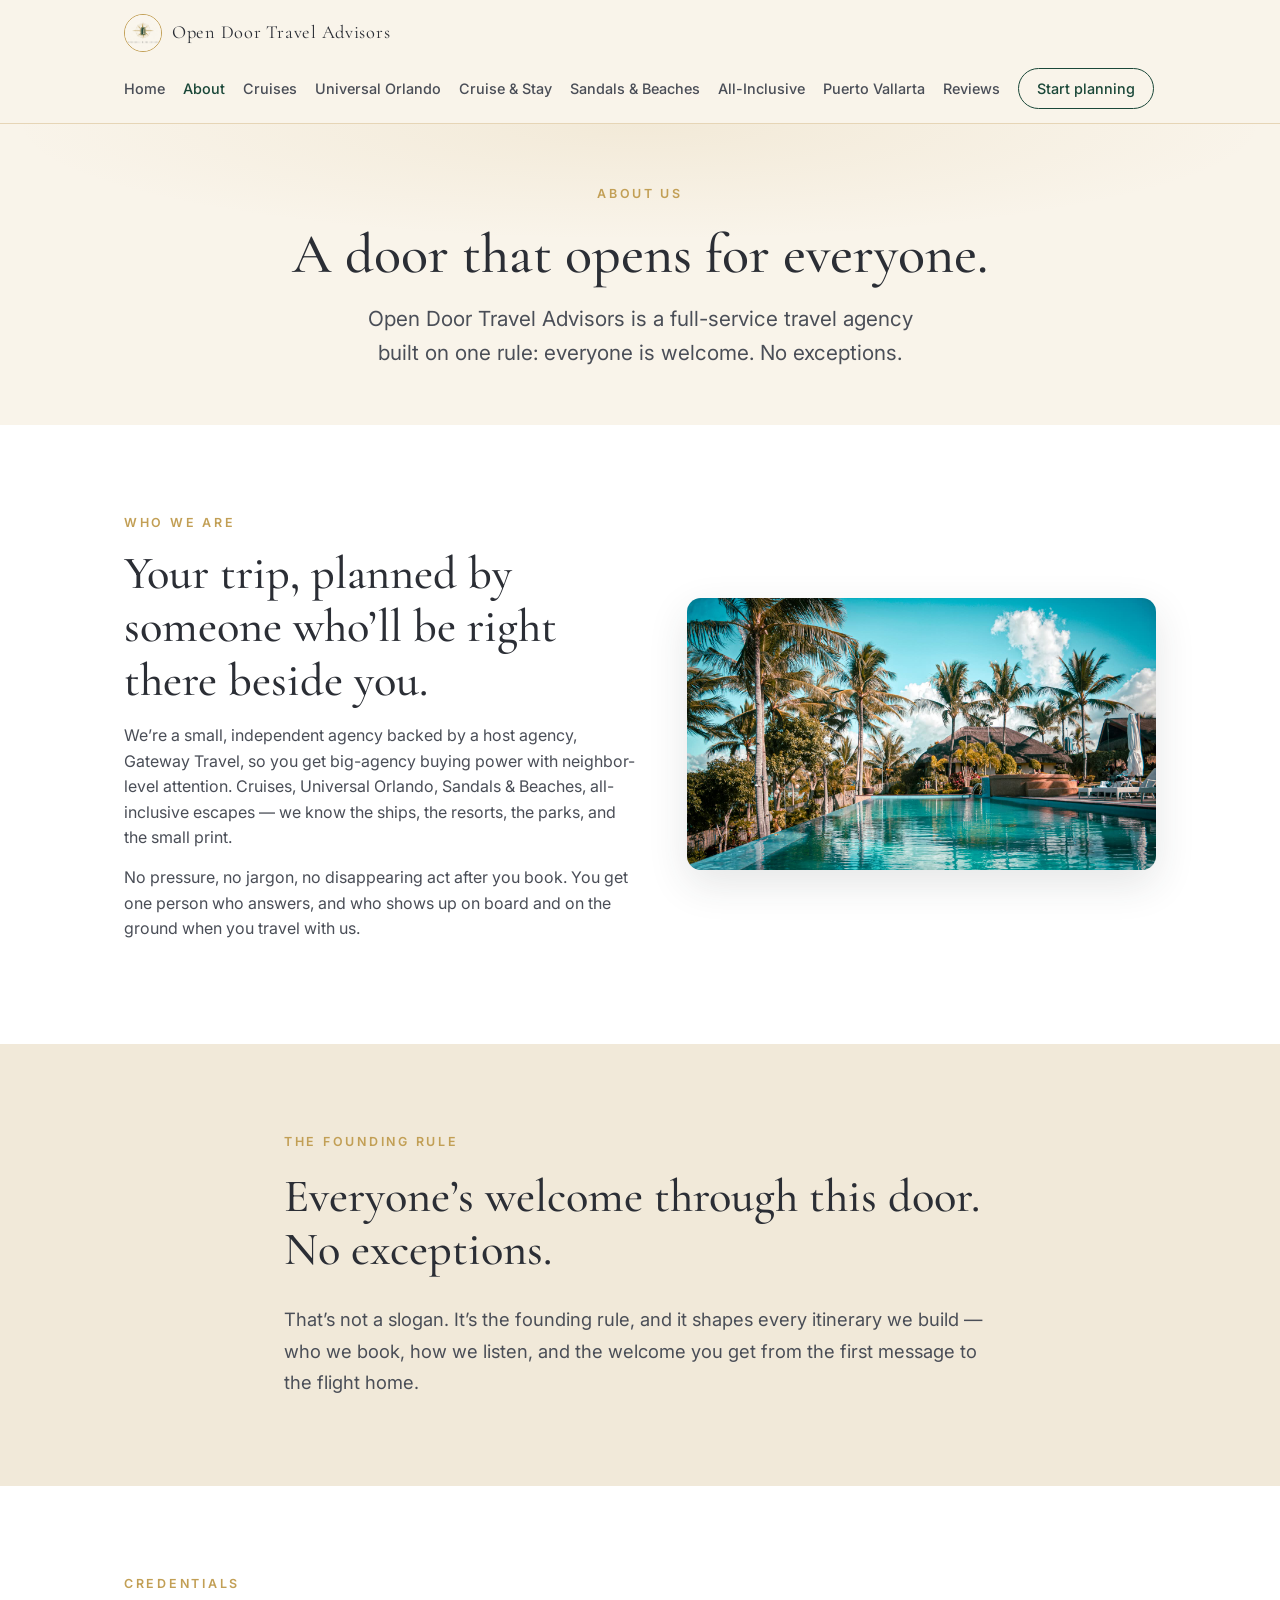
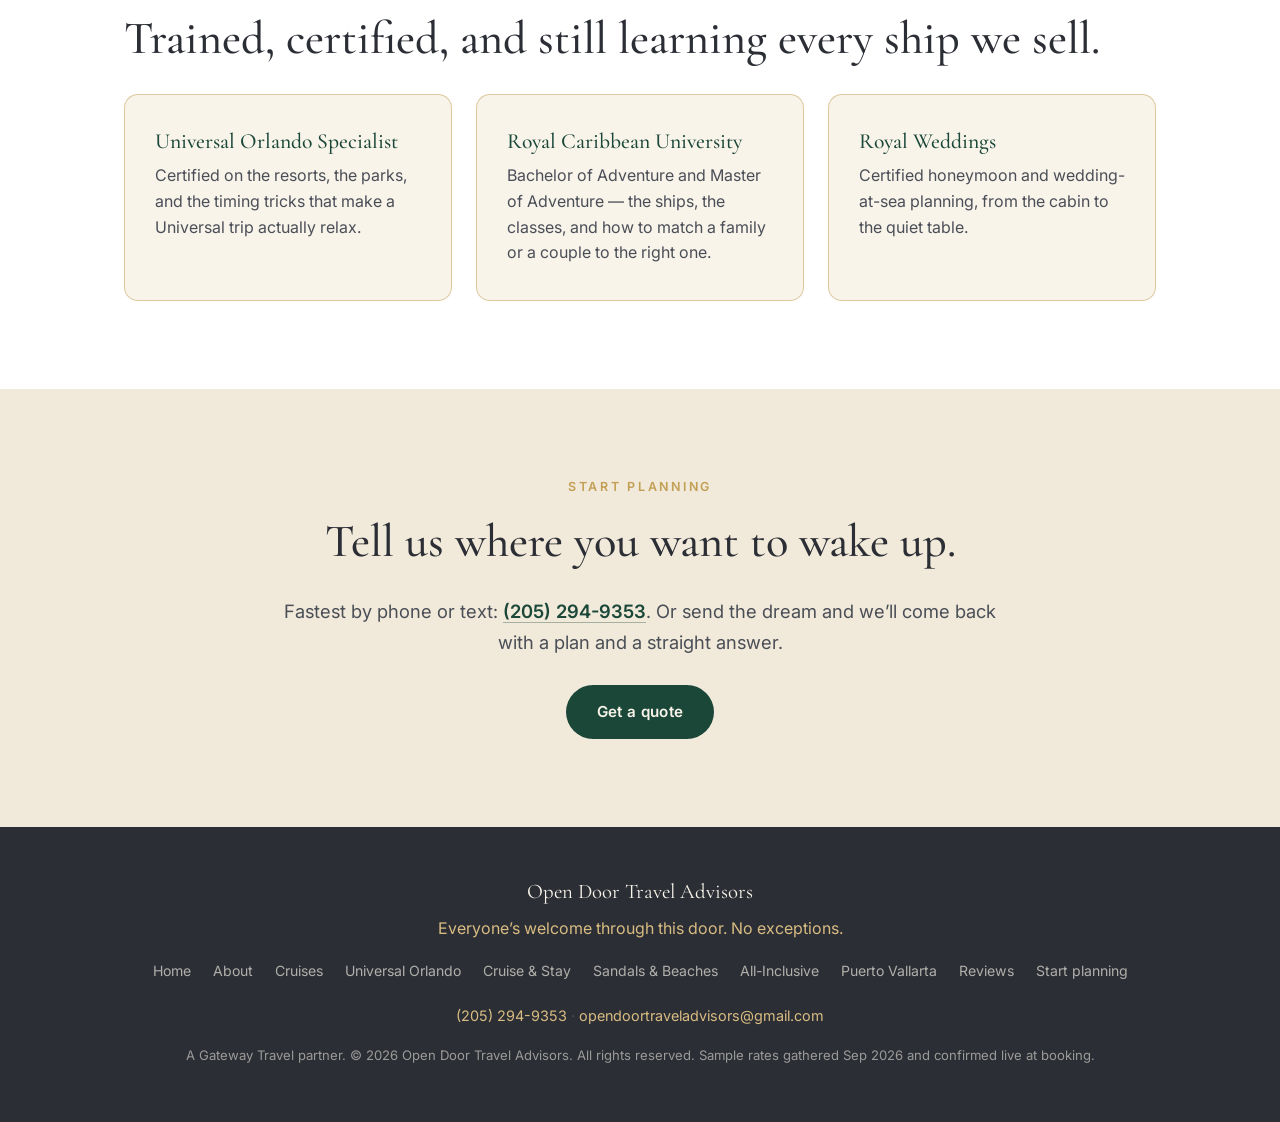
==== about.html @ 9aee435f "Add files via upload" ====
<!DOCTYPE html>
<html lang="en">
<head>
  <meta charset="UTF-8" />
  <meta name="viewport" content="width=device-width, initial-scale=1.0" />
  <title>About — Open Door Travel Advisors</title>
  <meta name="description" content="A full-service travel agency built on one rule: everyone is welcome. Cruises, Universal Orlando, Sandals & Beaches, all-inclusive escapes." />
  <meta property="og:title" content="Open Door Travel Advisors" />
  <meta property="og:description" content="A full-service travel agency built on one rule: everyone is welcome. Cruises, Universal Orlando, Sandals & Beaches, all-inclusive escapes." />
  <meta property="og:type" content="website" />
  <meta property="og:image" content="logo_emerald.jpg" />
  <link rel="icon" href="logo_emerald.jpg" />
  <link rel="preconnect" href="https://fonts.googleapis.com" />
  <link rel="preconnect" href="https://fonts.gstatic.com" crossorigin />
  <link href="https://fonts.googleapis.com/css2?family=Cormorant+Garamond:ital,wght@0,400;0,500;0,600;1,400&family=Inter:wght@400;500;600&display=swap" rel="stylesheet" />
  <link rel="stylesheet" href="styles.css" />
</head>
<body>

  <header class="site-header">
    <div class="wrap header-inner">
      <a class="brand" href="index.html">
        <img class="brand-logo" src="logo_emerald.jpg" alt="Open Door Travel Advisors compass emblem" width="38" height="38" />
        <span class="brand-name">Open Door Travel Advisors</span>
      </a>
      <nav class="site-nav" aria-label="Main">
        <a href="index.html">Home</a>
        <a href="about.html" aria-current="page">About</a>
        <a href="cruises.html">Cruises</a>
        <a href="universal.html">Universal Orlando</a>
        <a href="universal-cruise-stay.html">Cruise & Stay</a>
        <a href="sandals-beaches.html">Sandals & Beaches</a>
        <a href="all-inclusive.html">All-Inclusive</a>
        <a href="pv-cruise-stay.html">Puerto Vallarta</a>
        <a href="reviews.html">Reviews</a>
        <a href="services.html" class="nav-cta">Start planning</a>
      </nav>
    </div>
  </header>


  <main>
    <section class="page-hero">
      <div class="wrap page-hero-inner">
        <p class="eyebrow">About us</p>
        <h1>A door that opens for everyone.</h1>
        <p class="hero-sub">Open Door Travel Advisors is a full-service travel agency built on one rule: everyone is welcome. No exceptions.</p>
        
      </div>
    </section>
    <section class="section section-light">
      <div class="wrap">
        <div class="split">
          <div>
            <p class="eyebrow">Who we are</p>
            <h2>Your trip, planned by someone who&rsquo;ll be right there beside you.</h2>
            <p>We&rsquo;re a small, independent agency backed by a host agency, Gateway Travel, so you get big-agency buying power with neighbor-level attention. Cruises, Universal Orlando, Sandals &amp; Beaches, all-inclusive escapes &mdash; we know the ships, the resorts, the parks, and the small print.</p>
            <p>No pressure, no jargon, no disappearing act after you book. You get one person who answers, and who shows up on board and on the ground when you travel with us.</p>
          </div>
          <img src="resort.jpg" alt="Tropical all-inclusive resort pool at golden hour" loading="lazy" />
        </div>
      </div>
    </section>
    <section class="section section-light-alt">
      <div class="wrap">
        <div class="wrap narrow">
          <p class="eyebrow">The founding rule</p>
          <h2>Everyone&rsquo;s welcome through this door. No exceptions.</h2>
          <p class="lead">That&rsquo;s not a slogan. It&rsquo;s the founding rule, and it shapes every itinerary we build &mdash; who we book, how we listen, and the welcome you get from the first message to the flight home.</p>
        </div>
      </div>
    </section>
    <section class="section section-light">
      <div class="wrap">
        <p class="eyebrow">Credentials</p>
        <h2>Trained, certified, and still learning every ship we sell.</h2>
        <div class="cards-3">
          <article class="card"><h3>Universal Orlando Specialist</h3><p>Certified on the resorts, the parks, and the timing tricks that make a Universal trip actually relax.</p></article>
          <article class="card"><h3>Royal Caribbean University</h3><p>Bachelor of Adventure and Master of Adventure &mdash; the ships, the classes, and how to match a family or a couple to the right one.</p></article>
          <article class="card"><h3>Royal Weddings</h3><p>Certified honeymoon and wedding-at-sea planning, from the cabin to the quiet table.</p></article>
        </div>
      </div>
    </section>
    <section class="section section-light-alt">
      <div class="wrap">
      <div class="wrap narrow" style="text-align:center;">
        <p class="eyebrow">Start planning</p>
        <h2>Tell us where you want to wake up.</h2>
        <p class="lead">Fastest by phone or text: <a class="contact-link" href="tel:+12052949353">(205) 294-9353</a>. Or send the dream and we&rsquo;ll come back with a plan and a straight answer.</p>
        <p style="margin-top:26px;"><a class="btn btn-primary" href="services.html">Get a quote</a></p>
      </div>

      </div>
    </section>

  </main>

  <footer class="site-footer">
    <div class="wrap footer-inner">
      <p class="footer-brand">Open Door Travel Advisors</p>
      <p class="footer-tag">Everyone&rsquo;s welcome through this door. No exceptions.</p>
      <nav class="footer-links" aria-label="Footer">
        <a href="index.html">Home</a>
      <a href="about.html">About</a>
      <a href="cruises.html">Cruises</a>
      <a href="universal.html">Universal Orlando</a>
      <a href="universal-cruise-stay.html">Cruise & Stay</a>
      <a href="sandals-beaches.html">Sandals & Beaches</a>
      <a href="all-inclusive.html">All-Inclusive</a>
      <a href="pv-cruise-stay.html">Puerto Vallarta</a>
      <a href="reviews.html">Reviews</a>
        <a href="services.html">Start planning</a>
      </nav>
      <p class="footer-contact"><a href="tel:+12052949353">(205) 294-9353</a> &middot; <a href="mailto:opendoortraveladvisors@gmail.com">opendoortraveladvisors@gmail.com</a></p>
      <p class="footer-legal">A Gateway Travel partner. &copy; 2026 Open Door Travel Advisors. All rights reserved. Sample rates gathered Sep 2026 and confirmed live at booking.</p>
    </div>
  </footer>


</body>
</html>
---- styles.css ----
/* Open Door Travel Advisors — site v6 (multi-page)
   Palette: cream #F9F4EA · gold #C29F55 · charcoal #2B2E35 · emerald #1A4738
   Fonts: Cormorant Garamond (display serif) + Inter (body), system fallbacks. */

:root {
  --cream: #F9F4EA;
  --cream-deep: #F1E9D9;
  --gold: #C29F55;
  --gold-soft: #D9BC82;
  --charcoal: #2B2E35;
  --charcoal-soft: #4A4E57;
  --emerald: #1A4738;
  --emerald-soft: #2C6A55;
  --white: #FFFFFF;
  --serif: "Cormorant Garamond", Georgia, "Times New Roman", serif;
  --sans: "Inter", -apple-system, BlinkMacSystemFont, "Segoe UI", Roboto, Helvetica, Arial, sans-serif;
}

* { margin: 0; padding: 0; box-sizing: border-box; }

html { scroll-behavior: smooth; }

body {
  font-family: var(--sans);
  color: var(--charcoal);
  background: var(--cream);
  line-height: 1.6;
  -webkit-font-smoothing: antialiased;
}

.wrap { max-width: 1080px; margin: 0 auto; padding: 0 24px; }
.narrow { max-width: 760px; }

h1, h2, h3 { font-family: var(--serif); font-weight: 500; line-height: 1.15; }
h1 { font-size: clamp(2.6rem, 7vw, 4.4rem); }
h2 { font-size: clamp(1.9rem, 4.5vw, 2.9rem); margin-bottom: 28px; }
h3 { font-size: 1.35rem; margin-bottom: 10px; }

p { color: var(--charcoal-soft); }
.lead { font-size: 1.15rem; line-height: 1.7; }

.eyebrow {
  font-family: var(--sans);
  font-size: 0.78rem;
  font-weight: 600;
  letter-spacing: 0.22em;
  text-transform: uppercase;
  color: var(--gold);
  margin-bottom: 18px;
}
.eyebrow-light { color: var(--gold-soft); }

/* ---------- Header ---------- */
.site-header {
  position: sticky;
  top: 0;
  z-index: 10;
  background: rgba(249, 244, 234, 0.94);
  backdrop-filter: blur(6px);
  border-bottom: 1px solid rgba(194, 159, 85, 0.35);
}
.header-inner {
  display: flex;
  flex-wrap: wrap;
  align-items: center;
  justify-content: space-between;
  gap: 16px;
  padding-top: 14px;
  padding-bottom: 14px;
}
.brand {
  display: flex;
  align-items: center;
  gap: 10px;
  text-decoration: none;
  color: var(--charcoal);
}
.brand-glyph {
  display: inline-flex;
  align-items: center;
  justify-content: center;
  width: 34px;
  height: 34px;
  border: 1.5px solid var(--gold);
  border-radius: 50%;
  color: var(--emerald);
  font-size: 1.25rem;
}
.brand-name {
  font-family: var(--serif);
  font-size: 1.15rem;
  letter-spacing: 0.04em;
}
.brand-logo {
  width: 38px;
  height: 38px;
  border-radius: 50%;
  object-fit: cover;
  border: 1.5px solid var(--gold);
  flex-shrink: 0;
}
.site-nav { display: flex; align-items: center; flex-wrap: wrap; gap: 18px; }
.site-nav a {
  text-decoration: none;
  font-size: 0.9rem;
  font-weight: 500;
  color: var(--charcoal-soft);
  transition: color 0.2s;
  white-space: nowrap;
}
.site-nav a:hover { color: var(--emerald); }
.site-nav a[aria-current="page"] { color: var(--emerald); }
.nav-cta {
  color: var(--emerald) !important;
  border: 1px solid var(--emerald);
  border-radius: 999px;
  padding: 8px 18px;
}
.nav-cta:hover { background: var(--emerald); color: var(--cream) !important; }

/* ---------- Hero ---------- */
.hero {
  padding: 72px 0 84px;
  text-align: center;
  background:
    radial-gradient(ellipse 70% 55% at 50% 0%, rgba(194, 159, 85, 0.12), transparent 70%),
    var(--cream);
}
.hero-inner { display: flex; flex-direction: column; align-items: center; }
.hero-logo {
  width: clamp(180px, 34vw, 300px);
  height: auto;
  border-radius: 12px;
  box-shadow: 0 18px 50px rgba(43, 46, 53, 0.14);
  margin-bottom: 36px;
}
.hero h1 { margin-bottom: 18px; }
.hero-sub {
  font-size: clamp(1.05rem, 2.4vw, 1.3rem);
  max-width: 560px;
  margin-bottom: 36px;
}
.hero-actions { display: flex; gap: 14px; flex-wrap: wrap; justify-content: center; }

/* ---------- Interior page hero (v6) ---------- */
.page-hero {
  padding: 60px 0 56px;
  text-align: center;
  background:
    radial-gradient(ellipse 70% 55% at 50% 0%, rgba(194, 159, 85, 0.12), transparent 70%),
    var(--cream);
}
.page-hero-inner { display: flex; flex-direction: column; align-items: center; }
.page-hero h1 { font-size: clamp(2.2rem, 5.5vw, 3.5rem); margin-bottom: 16px; }
.page-hero .hero-sub { margin-bottom: 0; }

/* ---------- Buttons ---------- */
.btn {
  display: inline-block;
  font-family: var(--sans);
  font-size: 0.95rem;
  font-weight: 600;
  letter-spacing: 0.02em;
  text-decoration: none;
  padding: 14px 30px;
  border-radius: 999px;
  transition: all 0.2s;
  cursor: pointer;
  border: 1.5px solid transparent;
}
.btn-primary {
  background: var(--emerald);
  color: var(--cream);
}
.btn-primary:hover { background: var(--emerald-soft); }
.btn-ghost {
  border-color: var(--gold);
  color: var(--charcoal);
  background: transparent;
}
.btn-ghost:hover { background: var(--gold); color: var(--white); }
.btn-block { width: 100%; margin-top: 8px; }
.btn-sm { padding: 11px 24px; font-size: 0.9rem; align-self: flex-start; margin-top: auto; }
.btn-gold {
  background: var(--gold);
  color: var(--charcoal);
}
.btn-gold:hover { background: var(--gold-soft); color: var(--charcoal); }

/* ---------- Sections ---------- */
.section { padding: 88px 0; }
.section-light { background: var(--white); }
.section-light-alt { background: var(--cream-deep); }
.section-emerald {
  background:
    radial-gradient(ellipse 60% 80% at 80% 10%, rgba(194, 159, 85, 0.14), transparent 60%),
    var(--emerald);
  text-align: center;
}
.section-emerald h2 { color: var(--cream); }
.section-emerald .lead { color: rgba(249, 244, 234, 0.86); }

/* ---------- Cards ---------- */
.cards {
  display: grid;
  grid-template-columns: 1fr 1fr;
  gap: 26px;
  margin-top: 12px;
}
.card {
  border: 1px solid rgba(194, 159, 85, 0.5);
  border-radius: 14px;
  padding: 34px 30px;
  background: var(--cream);
}
.card h3 { color: var(--emerald); }
.card p { margin-bottom: 0; }
.card-link {
  color: var(--emerald);
  text-decoration: none;
}
.card-link:hover { text-decoration: underline; }

.cards-3 {
  display: grid;
  grid-template-columns: repeat(3, 1fr);
  gap: 24px;
  margin-top: 12px;
}

/* ---------- Steps ---------- */
.steps {
  list-style: none;
  display: grid;
  grid-template-columns: repeat(3, 1fr);
  gap: 26px;
  margin-top: 12px;
}
.steps li {
  border-top: 2px solid var(--gold);
  padding-top: 22px;
}
.step-num {
  display: block;
  font-family: var(--serif);
  font-size: 1.6rem;
  color: var(--gold);
  margin-bottom: 10px;
}
.steps h3 { font-size: 1.25rem; }
.steps p { font-size: 0.95rem; }

/* ---------- Contact ---------- */
.contact-form { margin-top: 34px; text-align: left; }
.field-row {
  display: grid;
  grid-template-columns: 1fr 1fr;
  gap: 20px;
}
.contact-form label {
  display: block;
  font-size: 0.9rem;
  font-weight: 600;
  margin-bottom: 18px;
  color: var(--charcoal);
}
.contact-form input,
.contact-form textarea,
.contact-form select {
  display: block;
  width: 100%;
  margin-top: 8px;
  font-family: var(--sans);
  font-size: 1rem;
  color: var(--charcoal);
  background: var(--white);
  border: 1px solid rgba(43, 46, 53, 0.25);
  border-radius: 10px;
  padding: 13px 16px;
  transition: border-color 0.2s;
}
.contact-form input:focus,
.contact-form textarea:focus,
.contact-form select:focus {
  outline: none;
  border-color: var(--gold);
  box-shadow: 0 0 0 3px rgba(194, 159, 85, 0.2);
}
.form-note {
  margin-top: 18px;
  font-size: 0.9rem;
  text-align: center;
}

/* ---------- Footer ---------- */
.site-footer {
  background: var(--charcoal);
  color: rgba(249, 244, 234, 0.75);
  padding: 48px 0 56px;
  text-align: center;
}
.footer-brand {
  font-family: var(--serif);
  font-size: 1.3rem;
  color: var(--cream);
  margin-bottom: 8px;
}
.footer-tag { color: var(--gold-soft); margin-bottom: 18px; }
.footer-links {
  display: flex;
  flex-wrap: wrap;
  justify-content: center;
  gap: 8px 22px;
  margin-bottom: 22px;
}
.footer-links a {
  color: rgba(249, 244, 234, 0.65);
  text-decoration: none;
  font-size: 0.88rem;
}
.footer-links a:hover { color: var(--gold-soft); }
.footer-contact { font-size: 0.9rem; margin-bottom: 18px; }
.footer-contact a { color: var(--gold-soft); text-decoration: none; }
.footer-contact a:hover { text-decoration: underline; }
.footer-legal {
  font-size: 0.82rem;
  color: rgba(249, 244, 234, 0.55);
}

/* ---------- Seasonal features ---------- */
.seasonal-lead { max-width: 680px; margin-bottom: 44px; }

.season-grid {
  display: grid;
  grid-template-columns: 1fr 1fr;
  gap: 30px;
}

.season-card {
  border: 1px solid rgba(194, 159, 85, 0.5);
  border-radius: 16px;
  overflow: hidden;
  background: var(--cream);
  display: flex;
  flex-direction: column;
}

.season-img {
  position: relative;
  aspect-ratio: 16 / 9;
  overflow: hidden;
  background: var(--charcoal);
}
.season-img img {
  width: 100%;
  height: 100%;
  object-fit: cover;
  display: block;
}

.season-tag {
  position: absolute;
  top: 14px;
  left: 14px;
  font-size: 0.72rem;
  font-weight: 600;
  letter-spacing: 0.14em;
  text-transform: uppercase;
  padding: 7px 14px;
  border-radius: 999px;
  color: var(--white);
}
.tag-now { background: var(--emerald); }

.season-body {
  padding: 28px 28px 30px;
  display: flex;
  flex-direction: column;
  flex: 1;
}

.season-label {
  font-size: 0.74rem;
  font-weight: 600;
  letter-spacing: 0.2em;
  text-transform: uppercase;
  color: var(--gold);
  margin-bottom: 8px;
}

.season-body h3 { color: var(--emerald); font-size: 1.5rem; }

.season-desc { font-size: 0.97rem; margin-bottom: 18px; }

.season-facts {
  list-style: none;
  margin: 0 0 24px;
  padding: 0;
}
.season-facts li {
  position: relative;
  padding-left: 20px;
  font-size: 0.92rem;
  color: var(--charcoal-soft);
  margin-bottom: 8px;
}
.season-facts li::before {
  content: "";
  position: absolute;
  left: 0;
  top: 0.5em;
  width: 9px;
  height: 9px;
  border-radius: 50%;
  background: var(--gold);
}
.season-facts strong { color: var(--emerald); }

/* ---------- Year-round offer band ---------- */
.yearband {
  margin: 34px 0 8px;
  border-radius: 16px;
  background:
    radial-gradient(ellipse 60% 90% at 90% 0%, rgba(194, 159, 85, 0.22), transparent 60%),
    var(--emerald);
  color: var(--cream);
  padding: 36px 38px;
}
.yearband-kicker {
  font-size: 0.74rem;
  font-weight: 600;
  letter-spacing: 0.2em;
  text-transform: uppercase;
  color: var(--gold-soft);
  margin-bottom: 8px;
}
.yearband h3 { color: var(--cream); font-size: 1.75rem; margin-bottom: 12px; }
.yearband-desc {
  font-size: 0.97rem;
  color: rgba(249, 244, 234, 0.9);
  margin-bottom: 18px;
  max-width: 640px;
}
.yearband-facts {
  list-style: none;
  margin: 0 0 26px;
  padding: 0;
  max-width: 640px;
}
.yearband-facts li {
  position: relative;
  padding-left: 20px;
  font-size: 0.92rem;
  color: rgba(249, 244, 234, 0.85);
  margin-bottom: 8px;
}
.yearband-facts li::before {
  content: "";
  position: absolute;
  left: 0;
  top: 0.5em;
  width: 9px;
  height: 9px;
  border-radius: 50%;
  background: var(--gold);
}
.yearband-facts strong { color: var(--gold-soft); }

.season-disclaimer {
  margin-top: 34px;
  font-size: 0.84rem;
  color: var(--charcoal-soft);
  border-top: 1px solid rgba(194, 159, 85, 0.4);
  padding-top: 20px;
}

.contact-link {
  color: var(--emerald);
  font-weight: 600;
  text-decoration: none;
  border-bottom: 1px solid rgba(26, 71, 56, 0.35);
}
.contact-link:hover { border-bottom-color: var(--emerald); }

/* ---------- Interior page extras (v6) ---------- */
.split {
  display: grid;
  grid-template-columns: 1.05fr 0.95fr;
  gap: 44px;
  align-items: center;
}
.split img {
  width: 100%;
  border-radius: 14px;
  box-shadow: 0 14px 40px rgba(43, 46, 53, 0.12);
  display: block;
}
.split h2 { margin-bottom: 16px; }
.split p { margin-bottom: 14px; }
.split ul { margin: 0 0 14px 20px; }
.split li { color: var(--charcoal-soft); margin-bottom: 8px; }

.price-grid {
  display: grid;
  grid-template-columns: 1fr 1fr;
  gap: 20px;
  margin-top: 12px;
}
.price-box {
  border: 1px solid rgba(194, 159, 85, 0.5);
  border-radius: 12px;
  padding: 26px 28px;
  background: var(--cream);
}
.price-box h3 { color: var(--emerald); font-size: 1.2rem; }
.price-box .price {
  font-family: var(--serif);
  font-size: 2rem;
  color: var(--emerald);
  line-height: 1.1;
  margin: 6px 0 10px;
}
.price-box .price small {
  font-family: var(--sans);
  font-size: 0.92rem;
  color: var(--charcoal-soft);
  font-weight: 400;
}
.price-box p { font-size: 0.93rem; margin-bottom: 0; }

.note-box {
  border-left: 3px solid var(--gold);
  background: var(--cream-deep);
  padding: 20px 24px;
  border-radius: 0 12px 12px 0;
  font-size: 0.95rem;
  margin-top: 30px;
}
.note-box p { margin: 0; color: var(--charcoal); }

.checklist { list-style: none; padding: 0; margin: 6px 0 0; }
.checklist li {
  position: relative;
  padding-left: 28px;
  margin-bottom: 12px;
  color: var(--charcoal-soft);
  font-size: 0.97rem;
}
.checklist li::before {
  content: "\2713";
  position: absolute;
  left: 0;
  top: 0;
  color: var(--emerald);
  font-weight: 700;
}

.testimonial {
  border-left: 3px solid var(--gold);
  background: var(--cream);
  border-radius: 0 14px 14px 0;
  padding: 26px 30px;
  margin-bottom: 22px;
}
.testimonial p { font-style: italic; margin-bottom: 10px; }
.testimonial .who {
  font-style: normal;
  font-size: 0.85rem;
  font-weight: 600;
  color: var(--emerald);
}

/* ---------- Responsive ---------- */
@media (max-width: 820px) {
  .cards, .steps, .field-row, .cards-3, .season-grid, .price-grid, .split { grid-template-columns: 1fr; }
  .section { padding: 64px 0; }
  .hero { padding: 56px 0 64px; }
  .page-hero { padding: 48px 0 44px; }
  .yearband { padding: 28px 22px; }
  .site-nav {
    order: 3;
    width: 100%;
    justify-content: flex-start;
    flex-wrap: nowrap;
    overflow-x: auto;
    padding-bottom: 6px;
    -webkit-overflow-scrolling: touch;
  }
}
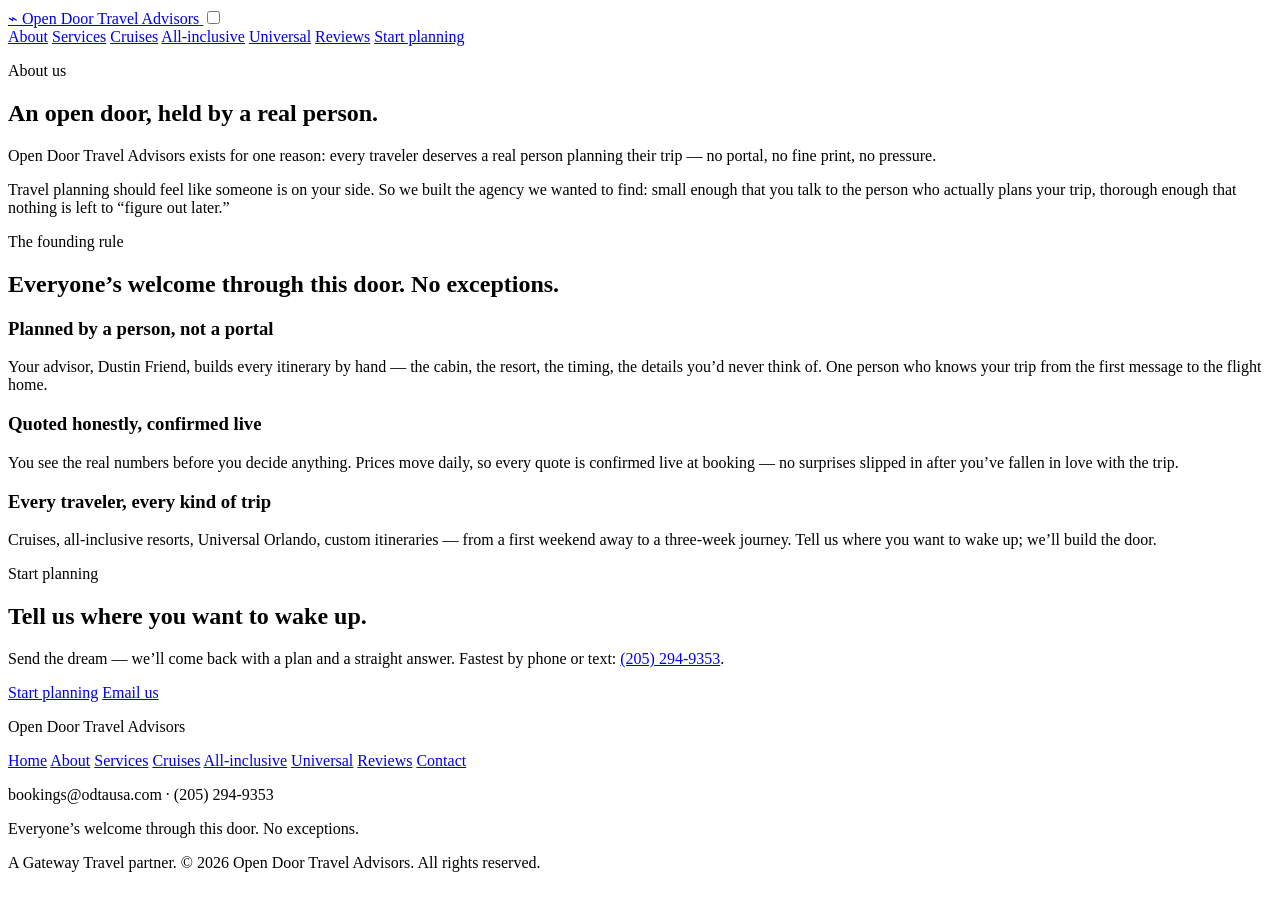
==== commit 0f457111: "Rename about (1).html to about.html" ====
--- a/about.html
+++ b/about.html
@@ -3,12 +3,8 @@
 <head>
   <meta charset="UTF-8" />
   <meta name="viewport" content="width=device-width, initial-scale=1.0" />
-  <title>About — Open Door Travel Advisors</title>
-  <meta name="description" content="A full-service travel agency built on one rule: everyone is welcome. Cruises, Universal Orlando, Sandals & Beaches, all-inclusive escapes." />
-  <meta property="og:title" content="Open Door Travel Advisors" />
-  <meta property="og:description" content="A full-service travel agency built on one rule: everyone is welcome. Cruises, Universal Orlando, Sandals & Beaches, all-inclusive escapes." />
-  <meta property="og:type" content="website" />
-  <meta property="og:image" content="logo_emerald.jpg" />
+  <title>About Us — Open Door Travel Advisors</title>
+  <meta name="description" content="An open door, held by a real person. Everyone's welcome, no exceptions. A Gateway Travel partner." />
   <link rel="icon" href="logo_emerald.jpg" />
   <link rel="preconnect" href="https://fonts.googleapis.com" />
   <link rel="preconnect" href="https://fonts.gstatic.com" crossorigin />
@@ -20,76 +16,69 @@
   <header class="site-header">
     <div class="wrap header-inner">
       <a class="brand" href="index.html">
-        <img class="brand-logo" src="logo_emerald.jpg" alt="Open Door Travel Advisors compass emblem" width="38" height="38" />
+        <span class="brand-glyph" aria-hidden="true">&#8961;</span>
         <span class="brand-name">Open Door Travel Advisors</span>
       </a>
+      <input type="checkbox" id="nav-toggle" class="nav-toggle" />
+      <label for="nav-toggle" class="nav-burger" aria-label="Menu"></label>
       <nav class="site-nav" aria-label="Main">
-        <a href="index.html">Home</a>
-        <a href="about.html" aria-current="page">About</a>
+        <a href="about.html">About</a>
+        <a href="services.html">Services</a>
         <a href="cruises.html">Cruises</a>
-        <a href="universal.html">Universal Orlando</a>
-        <a href="universal-cruise-stay.html">Cruise & Stay</a>
-        <a href="sandals-beaches.html">Sandals & Beaches</a>
-        <a href="all-inclusive.html">All-Inclusive</a>
-        <a href="pv-cruise-stay.html">Puerto Vallarta</a>
+        <a href="all-inclusive.html">All-inclusive</a>
+        <a href="universal.html">Universal</a>
         <a href="reviews.html">Reviews</a>
-        <a href="services.html" class="nav-cta">Start planning</a>
+        <a href="index.html#contact" class="nav-cta">Start planning</a>
       </nav>
     </div>
   </header>
 
+  <main>
 
-  <main>
     <section class="page-hero">
-      <div class="wrap page-hero-inner">
+      <div class="wrap">
         <p class="eyebrow">About us</p>
-        <h1>A door that opens for everyone.</h1>
-        <p class="hero-sub">Open Door Travel Advisors is a full-service travel agency built on one rule: everyone is welcome. No exceptions.</p>
-        
+        <h1>An open door, held by a real person.</h1>
+        <p class="lead page-lead">Open Door Travel Advisors exists for one reason: every traveler deserves a real person planning their trip &mdash; no portal, no fine print, no pressure.</p>
       </div>
     </section>
+
     <section class="section section-light">
+      <div class="wrap prose">
+        <p class="lead">Travel planning should feel like someone is on your side. So we built the agency we wanted to find: small enough that you talk to the person who actually plans your trip, thorough enough that nothing is left to &ldquo;figure out later.&rdquo;</p>
+      </div>
+    </section>
+
+    <section class="section section-light-alt">
       <div class="wrap">
-        <div class="split">
-          <div>
-            <p class="eyebrow">Who we are</p>
-            <h2>Your trip, planned by someone who&rsquo;ll be right there beside you.</h2>
-            <p>We&rsquo;re a small, independent agency backed by a host agency, Gateway Travel, so you get big-agency buying power with neighbor-level attention. Cruises, Universal Orlando, Sandals &amp; Beaches, all-inclusive escapes &mdash; we know the ships, the resorts, the parks, and the small print.</p>
-            <p>No pressure, no jargon, no disappearing act after you book. You get one person who answers, and who shows up on board and on the ground when you travel with us.</p>
-          </div>
-          <img src="resort.jpg" alt="Tropical all-inclusive resort pool at golden hour" loading="lazy" />
+        <p class="eyebrow">The founding rule</p>
+        <h2>Everyone&rsquo;s welcome through this door. No exceptions.</h2>
+        <div class="cards">
+          <article class="card">
+            <h3>Planned by a person, not a portal</h3>
+            <p>Your advisor, Dustin Friend, builds every itinerary by hand &mdash; the cabin, the resort, the timing, the details you&rsquo;d never think of. One person who knows your trip from the first message to the flight home.</p>
+          </article>
+          <article class="card">
+            <h3>Quoted honestly, confirmed live</h3>
+            <p>You see the real numbers before you decide anything. Prices move daily, so every quote is confirmed live at booking &mdash; no surprises slipped in after you&rsquo;ve fallen in love with the trip.</p>
+          </article>
+          <article class="card">
+            <h3>Every traveler, every kind of trip</h3>
+            <p>Cruises, all-inclusive resorts, Universal Orlando, custom itineraries &mdash; from a first weekend away to a three-week journey. Tell us where you want to wake up; we&rsquo;ll build the door.</p>
+          </article>
         </div>
       </div>
     </section>
-    <section class="section section-light-alt">
-      <div class="wrap">
-        <div class="wrap narrow">
-          <p class="eyebrow">The founding rule</p>
-          <h2>Everyone&rsquo;s welcome through this door. No exceptions.</h2>
-          <p class="lead">That&rsquo;s not a slogan. It&rsquo;s the founding rule, and it shapes every itinerary we build &mdash; who we book, how we listen, and the welcome you get from the first message to the flight home.</p>
+
+    <section class="cta-band">
+      <div class="wrap narrow">
+        <p class="eyebrow eyebrow-light">Start planning</p>
+        <h2>Tell us where you want to wake up.</h2>
+        <p class="cta-lead">Send the dream &mdash; we&rsquo;ll come back with a plan and a straight answer. Fastest by phone or text: <a class="contact-link contact-link-light" href="tel:+12052949353">(205) 294-9353</a>.</p>
+        <div class="cta-actions">
+          <a class="btn btn-gold" href="index.html#contact">Start planning</a>
+          <a class="btn btn-ghost-light" href="mailto:bookings@odtausa.com">Email us</a>
         </div>
-      </div>
-    </section>
-    <section class="section section-light">
-      <div class="wrap">
-        <p class="eyebrow">Credentials</p>
-        <h2>Trained, certified, and still learning every ship we sell.</h2>
-        <div class="cards-3">
-          <article class="card"><h3>Universal Orlando Specialist</h3><p>Certified on the resorts, the parks, and the timing tricks that make a Universal trip actually relax.</p></article>
-          <article class="card"><h3>Royal Caribbean University</h3><p>Bachelor of Adventure and Master of Adventure &mdash; the ships, the classes, and how to match a family or a couple to the right one.</p></article>
-          <article class="card"><h3>Royal Weddings</h3><p>Certified honeymoon and wedding-at-sea planning, from the cabin to the quiet table.</p></article>
-        </div>
-      </div>
-    </section>
-    <section class="section section-light-alt">
-      <div class="wrap">
-      <div class="wrap narrow" style="text-align:center;">
-        <p class="eyebrow">Start planning</p>
-        <h2>Tell us where you want to wake up.</h2>
-        <p class="lead">Fastest by phone or text: <a class="contact-link" href="tel:+12052949353">(205) 294-9353</a>. Or send the dream and we&rsquo;ll come back with a plan and a straight answer.</p>
-        <p style="margin-top:26px;"><a class="btn btn-primary" href="services.html">Get a quote</a></p>
-      </div>
-
       </div>
     </section>
 
@@ -98,24 +87,21 @@
   <footer class="site-footer">
     <div class="wrap footer-inner">
       <p class="footer-brand">Open Door Travel Advisors</p>
+      <nav class="footer-nav" aria-label="Footer">
+        <a href="index.html">Home</a>
+        <a href="about.html">About</a>
+        <a href="services.html">Services</a>
+        <a href="cruises.html">Cruises</a>
+        <a href="all-inclusive.html">All-inclusive</a>
+        <a href="universal.html">Universal</a>
+        <a href="reviews.html">Reviews</a>
+        <a href="index.html#contact">Contact</a>
+      </nav>
+      <p class="footer-contact">bookings@odtausa.com &middot; (205) 294-9353</p>
       <p class="footer-tag">Everyone&rsquo;s welcome through this door. No exceptions.</p>
-      <nav class="footer-links" aria-label="Footer">
-        <a href="index.html">Home</a>
-      <a href="about.html">About</a>
-      <a href="cruises.html">Cruises</a>
-      <a href="universal.html">Universal Orlando</a>
-      <a href="universal-cruise-stay.html">Cruise & Stay</a>
-      <a href="sandals-beaches.html">Sandals & Beaches</a>
-      <a href="all-inclusive.html">All-Inclusive</a>
-      <a href="pv-cruise-stay.html">Puerto Vallarta</a>
-      <a href="reviews.html">Reviews</a>
-        <a href="services.html">Start planning</a>
-      </nav>
-      <p class="footer-contact"><a href="tel:+12052949353">(205) 294-9353</a> &middot; <a href="mailto:opendoortraveladvisors@gmail.com">opendoortraveladvisors@gmail.com</a></p>
-      <p class="footer-legal">A Gateway Travel partner. &copy; 2026 Open Door Travel Advisors. All rights reserved. Sample rates gathered Sep 2026 and confirmed live at booking.</p>
+      <p class="footer-legal">A Gateway Travel partner. &copy; 2026 Open Door Travel Advisors. All rights reserved.</p>
     </div>
   </footer>
 
-
 </body>
 </html>
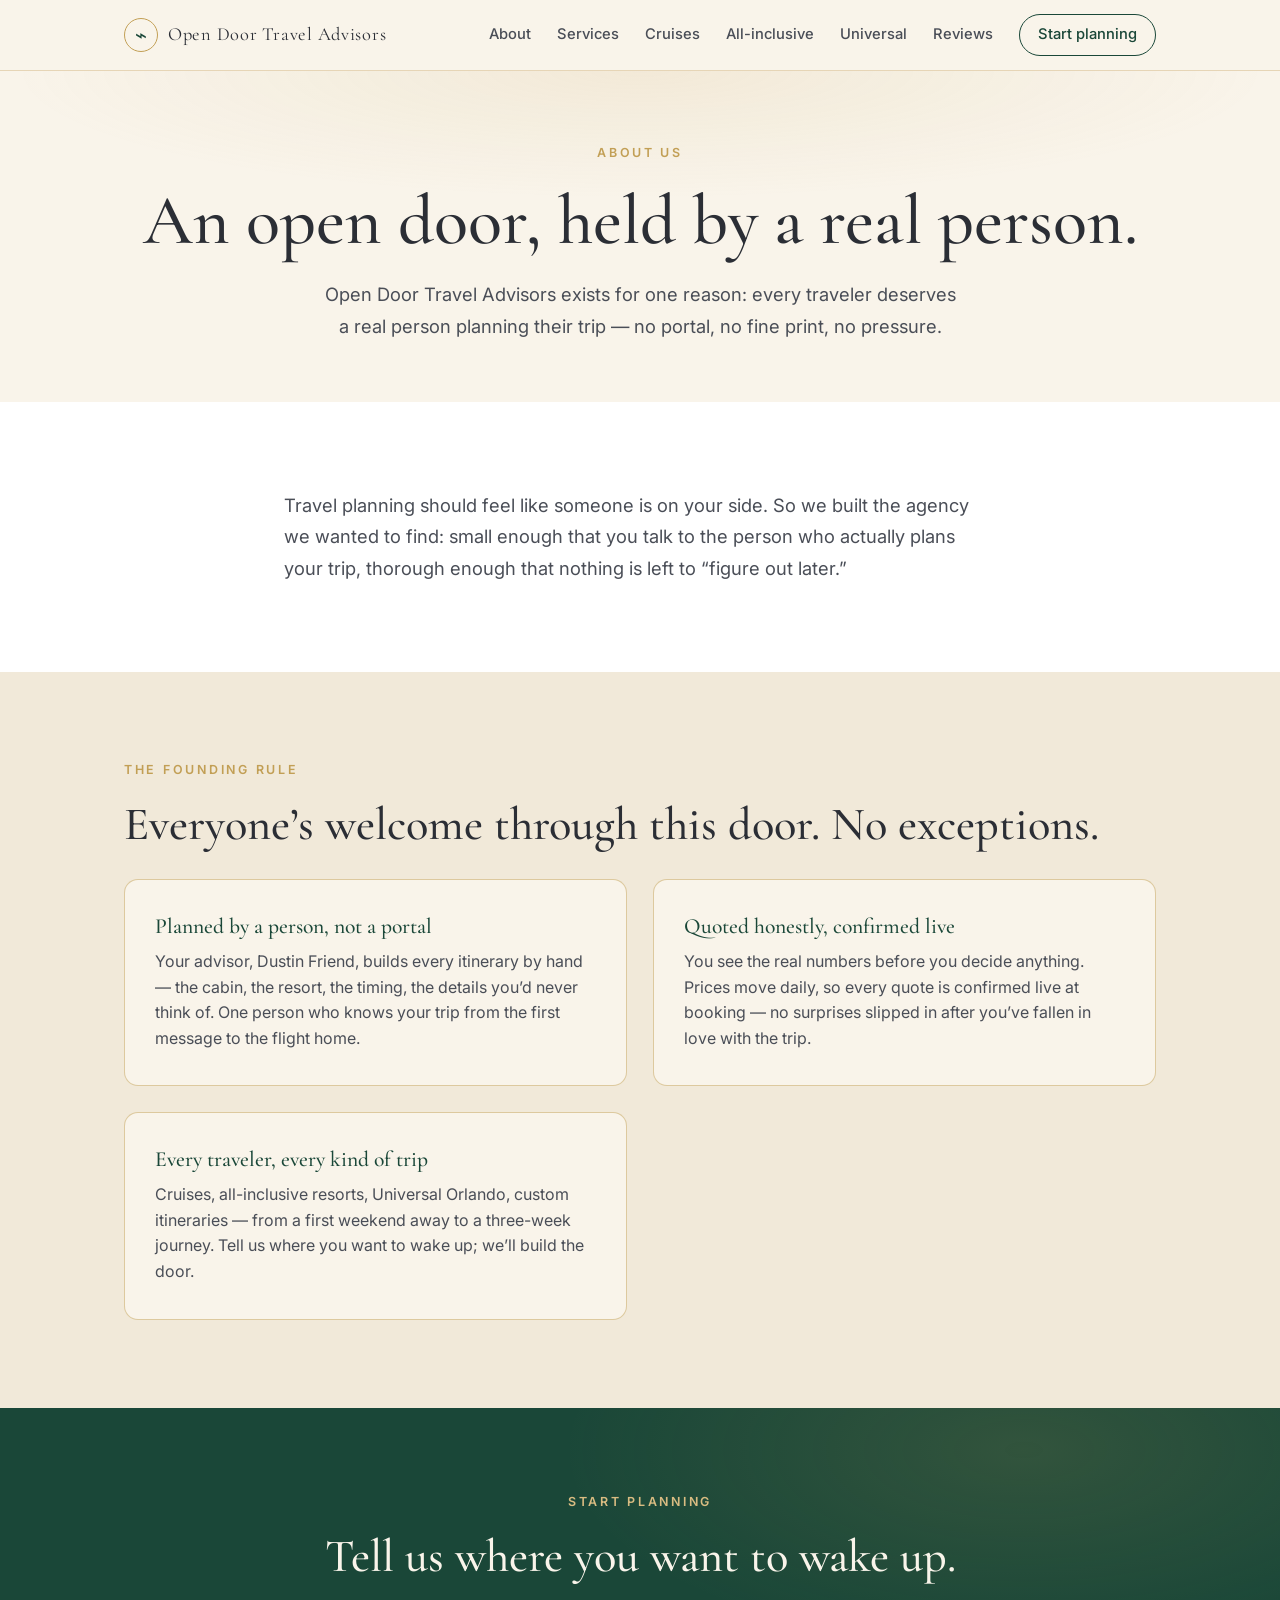
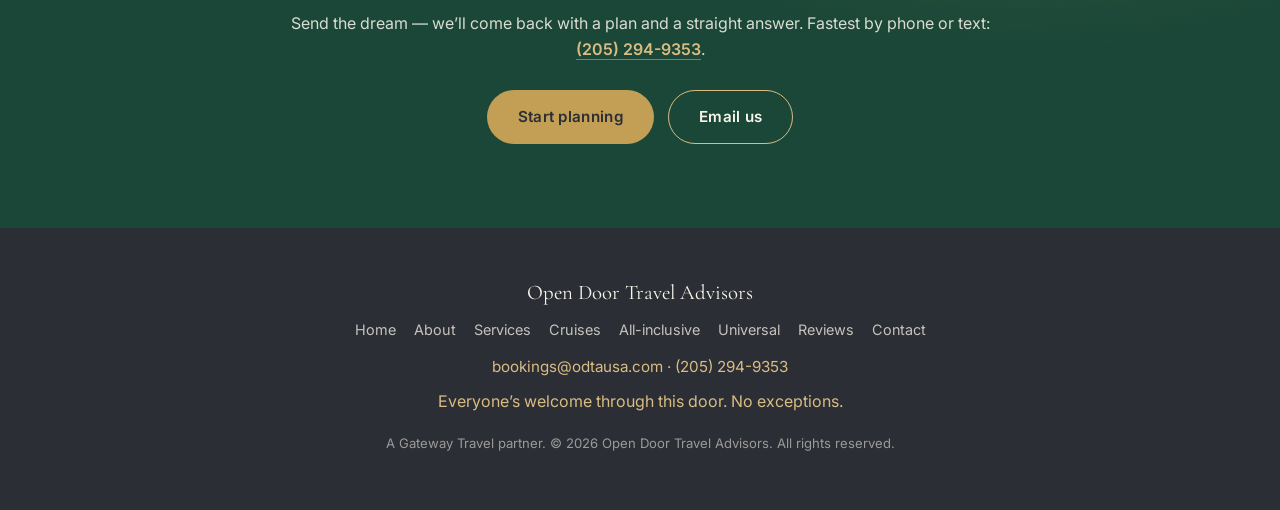
==== commit ac4e17de: "Add files via upload" ====
--- a/about.html
+++ b/about.html
@@ -10,6 +10,25 @@
   <link rel="preconnect" href="https://fonts.gstatic.com" crossorigin />
   <link href="https://fonts.googleapis.com/css2?family=Cormorant+Garamond:ital,wght@0,400;0,500;0,600;1,400&family=Inter:wght@400;500;600&display=swap" rel="stylesheet" />
   <link rel="stylesheet" href="styles.css" />
+<script type="application/ld+json">
+{
+  "@context": "https://schema.org",
+  "@type": "TravelAgency",
+  "name": "Open Door Travel Advisors",
+  "description": "Fully customizable vacation itineraries to fit any budget: cruises, all-inclusive resorts, Universal Orlando, and custom trips. Everyone's welcome through this door. A Gateway Travel partner.",
+  "url": "https://odtausa.com",
+  "logo": "https://odtausa.com/logo_emerald.jpg",
+  "email": "bookings@odtausa.com",
+  "telephone": "+1-205-294-9353",
+  "priceRange": "$$",
+  "areaServed": [
+    "Clanton",
+    "Chilton County",
+    "Alabama",
+    "United States"
+  ]
+}
+</script>
 </head>
 <body>
 
--- a/styles.css
+++ b/styles.css
@@ -0,0 +1,581 @@
+/* Open Door Travel Advisors — site draft v1
+   Palette: cream #F9F4EA · gold #C29F55 · charcoal #2B2E35 · emerald #1A4738
+   Fonts: Cormorant Garamond (display serif) + Inter (body), system fallbacks. */
+
+:root {
+  --cream: #F9F4EA;
+  --cream-deep: #F1E9D9;
+  --gold: #C29F55;
+  --gold-soft: #D9BC82;
+  --charcoal: #2B2E35;
+  --charcoal-soft: #4A4E57;
+  --emerald: #1A4738;
+  --emerald-soft: #2C6A55;
+  --white: #FFFFFF;
+  --serif: "Cormorant Garamond", Georgia, "Times New Roman", serif;
+  --sans: "Inter", -apple-system, BlinkMacSystemFont, "Segoe UI", Roboto, Helvetica, Arial, sans-serif;
+}
+
+* { margin: 0; padding: 0; box-sizing: border-box; }
+
+html { scroll-behavior: smooth; }
+
+body {
+  font-family: var(--sans);
+  color: var(--charcoal);
+  background: var(--cream);
+  line-height: 1.6;
+  -webkit-font-smoothing: antialiased;
+}
+
+.wrap { max-width: 1080px; margin: 0 auto; padding: 0 24px; }
+.narrow { max-width: 760px; }
+
+h1, h2, h3 { font-family: var(--serif); font-weight: 500; line-height: 1.15; }
+h1 { font-size: clamp(2.6rem, 7vw, 4.4rem); }
+h2 { font-size: clamp(1.9rem, 4.5vw, 2.9rem); margin-bottom: 28px; }
+h3 { font-size: 1.35rem; margin-bottom: 10px; }
+
+p { color: var(--charcoal-soft); }
+.lead { font-size: 1.15rem; line-height: 1.7; }
+
+.eyebrow {
+  font-family: var(--sans);
+  font-size: 0.78rem;
+  font-weight: 600;
+  letter-spacing: 0.22em;
+  text-transform: uppercase;
+  color: var(--gold);
+  margin-bottom: 18px;
+}
+.eyebrow-light { color: var(--gold-soft); }
+
+/* ---------- Header ---------- */
+.site-header {
+  position: sticky;
+  top: 0;
+  z-index: 10;
+  background: rgba(249, 244, 234, 0.94);
+  backdrop-filter: blur(6px);
+  border-bottom: 1px solid rgba(194, 159, 85, 0.35);
+}
+.header-inner {
+  display: flex;
+  align-items: center;
+  justify-content: space-between;
+  gap: 16px;
+  padding-top: 14px;
+  padding-bottom: 14px;
+}
+.brand {
+  display: flex;
+  align-items: center;
+  gap: 10px;
+  text-decoration: none;
+  color: var(--charcoal);
+}
+.brand-glyph {
+  display: inline-flex;
+  align-items: center;
+  justify-content: center;
+  width: 34px;
+  height: 34px;
+  border: 1.5px solid var(--gold);
+  border-radius: 50%;
+  color: var(--emerald);
+  font-size: 1.25rem;
+}
+.brand-name {
+  font-family: var(--serif);
+  font-size: 1.15rem;
+  letter-spacing: 0.04em;
+}
+.site-nav { display: flex; align-items: center; gap: 26px; }
+.site-nav a {
+  text-decoration: none;
+  font-size: 0.92rem;
+  font-weight: 500;
+  color: var(--charcoal-soft);
+  transition: color 0.2s;
+}
+.site-nav a:hover { color: var(--emerald); }
+
+/* Mobile nav toggle (hidden checkbox + burger label, no JS) */
+.nav-toggle { position: absolute; opacity: 0; pointer-events: none; }
+.nav-burger { display: none; }
+.nav-cta {
+  color: var(--emerald) !important;
+  border: 1px solid var(--emerald);
+  border-radius: 999px;
+  padding: 8px 18px;
+}
+.nav-cta:hover { background: var(--emerald); color: var(--cream) !important; }
+
+/* ---------- Hero ---------- */
+.hero {
+  padding: 72px 0 84px;
+  text-align: center;
+  background:
+    radial-gradient(ellipse 70% 55% at 50% 0%, rgba(194, 159, 85, 0.12), transparent 70%),
+    var(--cream);
+}
+.hero-inner { display: flex; flex-direction: column; align-items: center; }
+.hero-logo {
+  width: clamp(180px, 34vw, 300px);
+  height: auto;
+  border-radius: 12px;
+  box-shadow: 0 18px 50px rgba(43, 46, 53, 0.14);
+  margin-bottom: 36px;
+}
+.hero h1 { margin-bottom: 18px; }
+.hero-sub {
+  font-size: clamp(1.05rem, 2.4vw, 1.3rem);
+  max-width: 560px;
+  margin-bottom: 36px;
+}
+.hero-actions { display: flex; gap: 14px; flex-wrap: wrap; justify-content: center; }
+
+/* ---------- Buttons ---------- */
+.btn {
+  display: inline-block;
+  font-family: var(--sans);
+  font-size: 0.95rem;
+  font-weight: 600;
+  letter-spacing: 0.02em;
+  text-decoration: none;
+  padding: 14px 30px;
+  border-radius: 999px;
+  transition: all 0.2s;
+  cursor: pointer;
+  border: 1.5px solid transparent;
+}
+.btn-primary {
+  background: var(--emerald);
+  color: var(--cream);
+}
+.btn-primary:hover { background: var(--emerald-soft); }
+.btn-ghost {
+  border-color: var(--gold);
+  color: var(--charcoal);
+  background: transparent;
+}
+.btn-ghost:hover { background: var(--gold); color: var(--white); }
+.btn-block { width: 100%; margin-top: 8px; }
+
+/* ---------- Sections ---------- */
+.section { padding: 88px 0; }
+.section-light { background: var(--white); }
+.section-light-alt { background: var(--cream-deep); }
+.section-emerald {
+  background:
+    radial-gradient(ellipse 60% 80% at 80% 10%, rgba(194, 159, 85, 0.14), transparent 60%),
+    var(--emerald);
+  text-align: center;
+}
+.section-emerald h2 { color: var(--cream); }
+.section-emerald .lead { color: rgba(249, 244, 234, 0.86); }
+
+/* ---------- Cards ---------- */
+.cards {
+  display: grid;
+  grid-template-columns: 1fr 1fr;
+  gap: 26px;
+  margin-top: 12px;
+}
+.card {
+  border: 1px solid rgba(194, 159, 85, 0.5);
+  border-radius: 14px;
+  padding: 34px 30px;
+  background: var(--cream);
+}
+.card h3 { color: var(--emerald); }
+.card p { margin-bottom: 0; }
+
+/* ---------- Steps ---------- */
+.steps {
+  list-style: none;
+  display: grid;
+  grid-template-columns: repeat(3, 1fr);
+  gap: 26px;
+  margin-top: 12px;
+}
+.steps li {
+  border-top: 2px solid var(--gold);
+  padding-top: 22px;
+}
+.step-num {
+  display: block;
+  font-family: var(--serif);
+  font-size: 1.6rem;
+  color: var(--gold);
+  margin-bottom: 10px;
+}
+.steps h3 { font-size: 1.25rem; }
+.steps p { font-size: 0.95rem; }
+
+/* ---------- Contact ---------- */
+.contact-form { margin-top: 34px; text-align: left; }
+.field-row {
+  display: grid;
+  grid-template-columns: 1fr 1fr;
+  gap: 20px;
+}
+.contact-form label {
+  display: block;
+  font-size: 0.9rem;
+  font-weight: 600;
+  margin-bottom: 18px;
+  color: var(--charcoal);
+}
+.contact-form input,
+.contact-form select,
+.contact-form textarea {
+  display: block;
+  width: 100%;
+  margin-top: 8px;
+  font-family: var(--sans);
+  font-size: 1rem;
+  color: var(--charcoal);
+  background: var(--white);
+  border: 1px solid rgba(43, 46, 53, 0.25);
+  border-radius: 10px;
+  padding: 13px 16px;
+  transition: border-color 0.2s;
+}
+.contact-form input:focus,
+.contact-form select:focus,
+.contact-form textarea:focus {
+  outline: none;
+  border-color: var(--gold);
+  box-shadow: 0 0 0 3px rgba(194, 159, 85, 0.2);
+}
+.form-note {
+  margin-top: 18px;
+  font-size: 0.9rem;
+  text-align: center;
+}
+
+/* ---------- Footer ---------- */
+.site-footer {
+  background: var(--charcoal);
+  color: rgba(249, 244, 234, 0.75);
+  padding: 48px 0 56px;
+  text-align: center;
+}
+.footer-brand {
+  font-family: var(--serif);
+  font-size: 1.3rem;
+  color: var(--cream);
+  margin-bottom: 8px;
+}
+.footer-tag { color: var(--gold-soft); margin-bottom: 18px; }
+.footer-legal {
+  font-size: 0.82rem;
+  color: rgba(249, 244, 234, 0.55);
+}
+
+/* ---------- Responsive ---------- */
+@media (max-width: 820px) {
+  .cards, .steps, .field-row { grid-template-columns: 1fr; }
+  .section { padding: 64px 0; }
+  .nav-burger {
+    display: inline-flex;
+    align-items: center;
+    font-size: 1.5rem;
+    line-height: 1;
+    color: var(--emerald);
+    cursor: pointer;
+    user-select: none;
+    padding: 4px 6px;
+  }
+  .nav-burger::before { content: "\2630"; }
+  .nav-toggle:checked ~ .nav-burger::before { content: "\2715"; }
+  .site-nav {
+    display: none;
+    width: 100%;
+    flex-direction: column;
+    align-items: flex-start;
+    gap: 14px;
+    padding: 16px 4px 4px;
+    border-top: 1px solid rgba(194, 159, 85, 0.35);
+    margin-top: 10px;
+  }
+  .nav-toggle:checked ~ .site-nav { display: flex; }
+  .site-nav a { font-size: 0.95rem; }
+  .nav-cta { padding: 8px 18px; }
+  .hero { padding: 56px 0 64px; }
+}
+
+/* ---------- Seasonal features (v2) ---------- */
+.seasonal-lead { max-width: 680px; margin-bottom: 44px; }
+
+.season-grid {
+  display: grid;
+  grid-template-columns: 1fr 1fr;
+  gap: 30px;
+}
+
+.season-card {
+  border: 1px solid rgba(194, 159, 85, 0.5);
+  border-radius: 16px;
+  overflow: hidden;
+  background: var(--cream);
+  display: flex;
+  flex-direction: column;
+}
+
+.season-img {
+  position: relative;
+  aspect-ratio: 16 / 9;
+  overflow: hidden;
+  background: var(--charcoal);
+}
+.season-img img {
+  width: 100%;
+  height: 100%;
+  object-fit: cover;
+  display: block;
+}
+
+.season-tag {
+  position: absolute;
+  top: 14px;
+  left: 14px;
+  font-size: 0.72rem;
+  font-weight: 600;
+  letter-spacing: 0.14em;
+  text-transform: uppercase;
+  padding: 7px 14px;
+  border-radius: 999px;
+  color: var(--white);
+}
+.tag-now { background: var(--emerald); }
+
+.season-body {
+  padding: 28px 28px 30px;
+  display: flex;
+  flex-direction: column;
+  flex: 1;
+}
+
+.season-label {
+  font-size: 0.74rem;
+  font-weight: 600;
+  letter-spacing: 0.2em;
+  text-transform: uppercase;
+  color: var(--gold);
+  margin-bottom: 8px;
+}
+
+.season-body h3 { color: var(--emerald); font-size: 1.5rem; }
+
+.season-desc { font-size: 0.97rem; margin-bottom: 18px; }
+
+.season-facts {
+  list-style: none;
+  margin: 0 0 24px;
+  padding: 0;
+}
+.season-facts li {
+  position: relative;
+  padding-left: 20px;
+  font-size: 0.92rem;
+  color: var(--charcoal-soft);
+  margin-bottom: 8px;
+}
+.season-facts li::before {
+  content: "";
+  position: absolute;
+  left: 0;
+  top: 0.5em;
+  width: 9px;
+  height: 9px;
+  border-radius: 50%;
+  background: var(--gold);
+}
+.season-facts strong { color: var(--emerald); }
+
+.btn-sm { padding: 11px 24px; font-size: 0.9rem; align-self: flex-start; margin-top: auto; }
+
+/* ---------- Year-round offer band ---------- */
+.yearband {
+  margin: 34px 0 8px;
+  border-radius: 16px;
+  background:
+    radial-gradient(ellipse 60% 90% at 90% 0%, rgba(194, 159, 85, 0.22), transparent 60%),
+    var(--emerald);
+  color: var(--cream);
+  padding: 36px 38px;
+}
+.yearband-kicker {
+  font-size: 0.74rem;
+  font-weight: 600;
+  letter-spacing: 0.2em;
+  text-transform: uppercase;
+  color: var(--gold-soft);
+  margin-bottom: 8px;
+}
+.yearband h3 { color: var(--cream); font-size: 1.75rem; margin-bottom: 12px; }
+.yearband-desc {
+  font-size: 0.97rem;
+  color: rgba(249, 244, 234, 0.9);
+  margin-bottom: 18px;
+  max-width: 640px;
+}
+.yearband-facts {
+  list-style: none;
+  margin: 0 0 26px;
+  padding: 0;
+  max-width: 640px;
+}
+.yearband-facts li {
+  position: relative;
+  padding-left: 20px;
+  font-size: 0.92rem;
+  color: rgba(249, 244, 234, 0.85);
+  margin-bottom: 8px;
+}
+.yearband-facts li::before {
+  content: "";
+  position: absolute;
+  left: 0;
+  top: 0.5em;
+  width: 9px;
+  height: 9px;
+  border-radius: 50%;
+  background: var(--gold);
+}
+.yearband-facts strong { color: var(--gold-soft); }
+.btn-gold {
+  background: var(--gold);
+  color: var(--charcoal);
+}
+.btn-gold:hover { background: var(--gold-soft); color: var(--charcoal); }
+
+.season-disclaimer {
+  margin-top: 34px;
+  font-size: 0.84rem;
+  color: var(--charcoal-soft);
+  border-top: 1px solid rgba(194, 159, 85, 0.4);
+  padding-top: 20px;
+}
+
+.contact-link {
+  color: var(--emerald);
+  font-weight: 600;
+  text-decoration: none;
+  border-bottom: 1px solid rgba(26, 71, 56, 0.35);
+}
+.contact-link:hover { border-bottom-color: var(--emerald); }
+
+@media (max-width: 820px) {
+  .season-grid { grid-template-columns: 1fr; }
+  .yearband { padding: 28px 22px; }
+}
+
+/* ---------- Sub-pages (v7) ---------- */
+.page-hero {
+  padding: 72px 0 60px;
+  text-align: center;
+  background:
+    radial-gradient(ellipse 70% 55% at 50% 0%, rgba(194, 159, 85, 0.12), transparent 70%),
+    var(--cream);
+}
+.page-hero h1 { margin-bottom: 18px; }
+.page-lead { max-width: 640px; margin: 0 auto; }
+
+.prose { max-width: 760px; margin: 0 auto; }
+.prose p + p { margin-top: 16px; }
+
+.card-meta {
+  font-size: 0.78rem;
+  font-weight: 600;
+  letter-spacing: 0.14em;
+  text-transform: uppercase;
+  color: var(--gold);
+  margin-bottom: 14px;
+}
+
+.card-link { margin-top: 16px; }
+.card-link a {
+  color: var(--emerald);
+  font-weight: 600;
+  text-decoration: none;
+  border-bottom: 1px solid rgba(26, 71, 56, 0.35);
+}
+.card-link a:hover { border-bottom-color: var(--emerald); }
+
+.dot-list {
+  list-style: none;
+  margin: 0;
+  padding: 0;
+}
+.dot-list li {
+  position: relative;
+  padding-left: 20px;
+  font-size: 0.95rem;
+  color: var(--charcoal-soft);
+  margin-bottom: 8px;
+}
+.dot-list li::before {
+  content: "";
+  position: absolute;
+  left: 0;
+  top: 0.5em;
+  width: 9px;
+  height: 9px;
+  border-radius: 50%;
+  background: var(--gold);
+}
+.dot-list strong { color: var(--emerald); }
+
+.cta-band {
+  padding: 84px 0;
+  text-align: center;
+  background:
+    radial-gradient(ellipse 60% 80% at 80% 10%, rgba(194, 159, 85, 0.14), transparent 60%),
+    var(--emerald);
+}
+.cta-band h2 { color: var(--cream); }
+.cta-lead { color: rgba(249, 244, 234, 0.86); margin-bottom: 28px; }
+.cta-actions {
+  display: flex;
+  gap: 14px;
+  flex-wrap: wrap;
+  justify-content: center;
+}
+.contact-link-light {
+  color: var(--gold-soft);
+  border-bottom-color: rgba(217, 188, 130, 0.5);
+}
+.contact-link-light:hover { border-bottom-color: var(--gold-soft); }
+.btn-ghost-light {
+  border-color: var(--gold-soft);
+  color: var(--cream);
+  background: transparent;
+}
+.btn-ghost-light:hover { background: var(--gold); color: var(--charcoal); }
+
+.footer-nav {
+  display: flex;
+  flex-wrap: wrap;
+  justify-content: center;
+  gap: 18px;
+  margin-bottom: 14px;
+}
+.footer-nav a {
+  color: rgba(249, 244, 234, 0.75);
+  text-decoration: none;
+  font-size: 0.9rem;
+}
+.footer-nav a:hover { color: var(--gold-soft); }
+.footer-contact {
+  color: var(--gold-soft);
+  font-size: 0.95rem;
+  margin-bottom: 10px;
+}
+
+@media (max-width: 820px) {
+  .page-hero { padding: 56px 0 48px; }
+  .cta-band { padding: 64px 0; }
+}
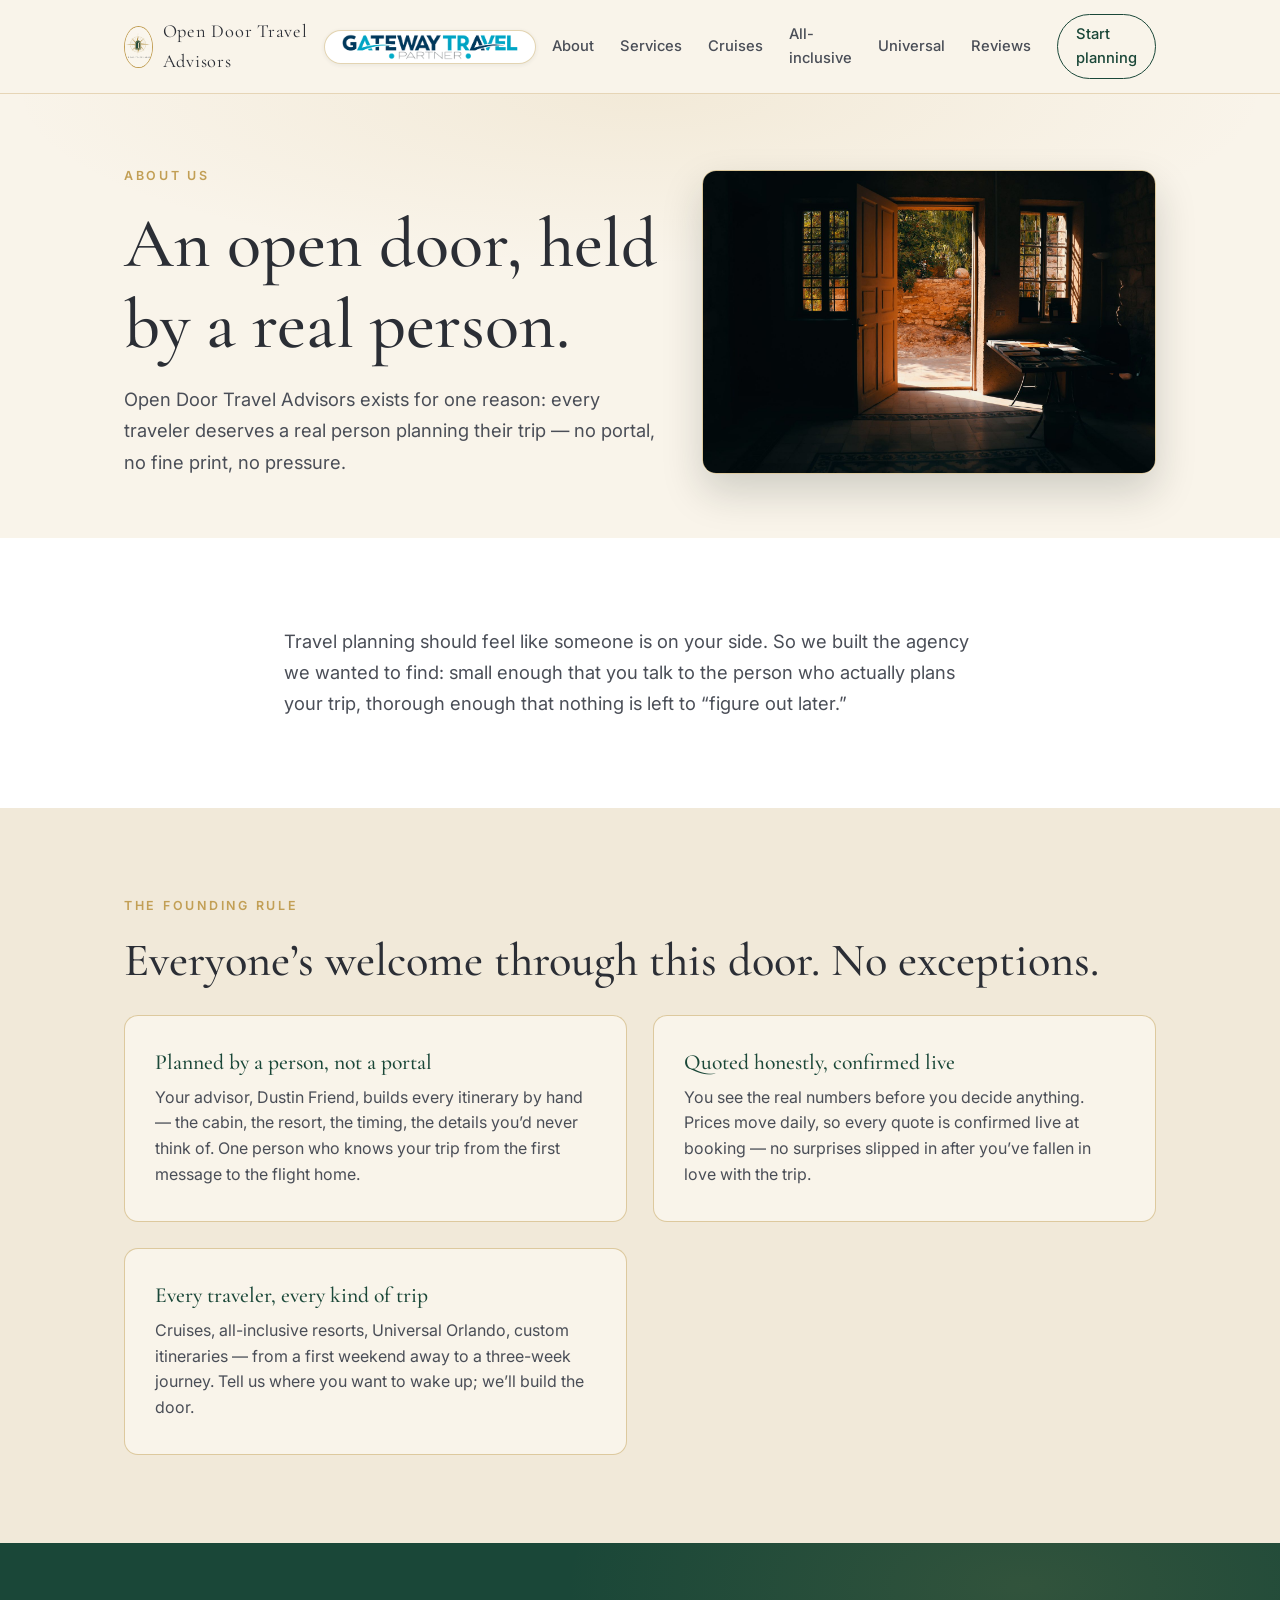
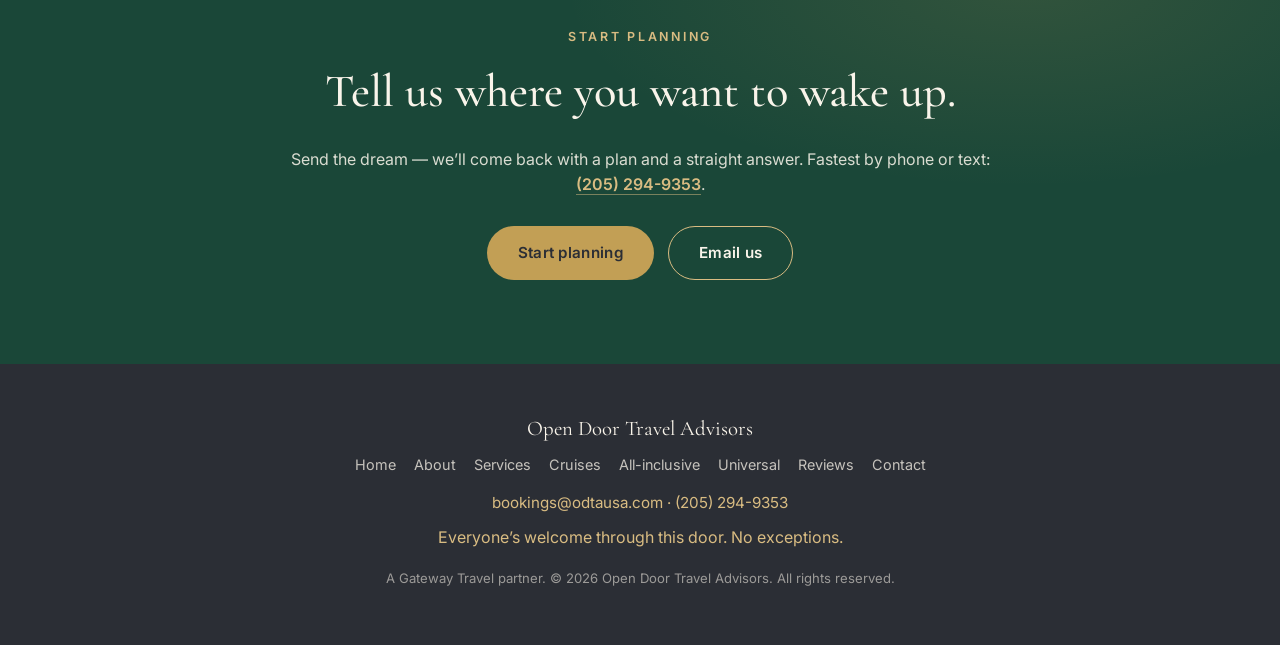
==== commit 633f52d6: "Add files via upload" ====
--- a/about.html
+++ b/about.html
@@ -10,6 +10,19 @@
   <link rel="preconnect" href="https://fonts.gstatic.com" crossorigin />
   <link href="https://fonts.googleapis.com/css2?family=Cormorant+Garamond:ital,wght@0,400;0,500;0,600;1,400&family=Inter:wght@400;500;600&display=swap" rel="stylesheet" />
   <link rel="stylesheet" href="styles.css" />
+  <!-- Google Analytics 4 -->
+  <script async src="https://www.googletagmanager.com/gtag/js?id=G-C7EV8BQ2J8"></script>
+  <script>
+    window.dataLayer = window.dataLayer || [];
+    function gtag(){dataLayer.push(arguments);}
+    gtag('js', new Date());
+    gtag('config', 'G-C7EV8BQ2J8');
+    document.addEventListener('submit', function (e) {
+      if (e.target && e.target.matches && e.target.matches('form')) {
+        gtag('event', 'generate_lead', { event_category: 'form', event_label: 'contact_form' });
+      }
+    });
+  </script>
 <script type="application/ld+json">
 {
   "@context": "https://schema.org",
@@ -35,9 +48,12 @@
   <header class="site-header">
     <div class="wrap header-inner">
       <a class="brand" href="index.html">
-        <span class="brand-glyph" aria-hidden="true">&#8961;</span>
+        <span class="brand-glyph" aria-hidden="true"><img src="logo_emerald.jpg" alt="" /></span>
         <span class="brand-name">Open Door Travel Advisors</span>
       </a>
+      <span class="gateway-badge">
+        <img src="gateway_logo.png" alt="Gateway Travel Partner" width="1000" height="188" />
+      </span>
       <input type="checkbox" id="nav-toggle" class="nav-toggle" />
       <label for="nav-toggle" class="nav-burger" aria-label="Menu"></label>
       <nav class="site-nav" aria-label="Main">
@@ -54,11 +70,16 @@
 
   <main>
 
-    <section class="page-hero">
+    <section class="page-hero with-photo">
       <div class="wrap">
+        <div class="hero-text">
         <p class="eyebrow">About us</p>
         <h1>An open door, held by a real person.</h1>
         <p class="lead page-lead">Open Door Travel Advisors exists for one reason: every traveler deserves a real person planning their trip &mdash; no portal, no fine print, no pressure.</p>
+        </div>
+        <div class="hero-photo">
+          <img src="about_door.jpg" alt="Warm sunlight streaming through an open door" />
+        </div>
       </div>
     </section>
 
--- a/styles.css
+++ b/styles.css
@@ -78,12 +78,19 @@
   display: inline-flex;
   align-items: center;
   justify-content: center;
-  width: 34px;
-  height: 34px;
+  width: 42px;
+  height: 42px;
   border: 1.5px solid var(--gold);
   border-radius: 50%;
   color: var(--emerald);
   font-size: 1.25rem;
+  overflow: hidden;
+}
+.brand-glyph img {
+  width: 100%;
+  height: 100%;
+  object-fit: cover;
+  display: block;
 }
 .brand-name {
   font-family: var(--serif);
@@ -110,6 +117,23 @@
   padding: 8px 18px;
 }
 .nav-cta:hover { background: var(--emerald); color: var(--cream) !important; }
+
+
+.gateway-badge {
+  display: inline-flex;
+  align-items: center;
+  padding: 4px 14px;
+  background: #ffffff;
+  border: 1px solid rgba(194, 159, 85, 0.45);
+  border-radius: 999px;
+  box-shadow: 0 1px 4px rgba(43, 46, 53, 0.08);
+  flex-shrink: 0;
+}
+.gateway-badge img {
+  display: block;
+  height: 34px;
+  width: auto;
+}
 
 /* ---------- Hero ---------- */
 .hero {
@@ -187,6 +211,18 @@
   border-radius: 14px;
   padding: 34px 30px;
   background: var(--cream);
+}
+.card { overflow: hidden; }
+.card-img {
+  border-radius: 12px;
+  overflow: hidden;
+  margin: -10px 0 18px;
+}
+.card-img img {
+  width: 100%;
+  height: 165px;
+  object-fit: cover;
+  display: block;
 }
 .card h3 { color: var(--emerald); }
 .card p { margin-bottom: 0; }
@@ -305,6 +341,12 @@
   .nav-cta { padding: 8px 18px; }
   .hero { padding: 56px 0 64px; }
 }
+  .gateway-badge { padding: 3px 12px; }
+  .gateway-badge img { height: 26px; }
+  @media (max-width: 560px) {
+    .brand-name { display: none; }
+  }
+
 
 /* ---------- Seasonal features (v2) ---------- */
 .seasonal-lead { max-width: 680px; margin-bottom: 44px; }
@@ -407,6 +449,19 @@
   color: var(--cream);
   padding: 36px 38px;
 }
+.yearband.with-photo { display: flex; gap: 36px; align-items: center; }
+.yearband.with-photo .yearband-copy { flex: 1 1 auto; }
+.yearband-media {
+  flex: 0 0 38%;
+  border-radius: 12px;
+  overflow: hidden;
+  border: 1px solid rgba(194, 159, 85, 0.45);
+}
+.yearband-media img { width: 100%; display: block; }
+@media (max-width: 820px) {
+  .yearband.with-photo { flex-direction: column; }
+  .yearband-media { flex: 0 0 auto; width: 100%; }
+}
 .yearband-kicker {
   font-size: 0.74rem;
   font-weight: 600;
@@ -452,6 +507,89 @@
 }
 .btn-gold:hover { background: var(--gold-soft); color: var(--charcoal); }
 
+.drive-banner {
+  display: flex;
+  align-items: center;
+  gap: 28px;
+  margin: 34px 0 8px;
+  border-radius: 16px;
+  background:
+    radial-gradient(ellipse 60% 90% at 10% 0%, rgba(194, 159, 85, 0.22), transparent 60%),
+    var(--emerald);
+  color: var(--cream);
+  padding: 30px 34px;
+}
+.drive-banner-photo {
+  flex: 0 0 34%;
+  border-radius: 12px;
+  overflow: hidden;
+  border: 1px solid rgba(194, 159, 85, 0.45);
+}
+.drive-banner-photo img { width: 100%; display: block; }
+.drive-banner h3 {
+  color: var(--cream);
+  font-size: 1.6rem;
+  margin-bottom: 10px;
+}
+.drive-banner p { color: rgba(249, 244, 234, 0.92); font-size: 0.97rem; margin: 0; }
+.drive-banner strong { color: var(--gold-soft); }
+@media (max-width: 820px) {
+  .drive-banner { flex-direction: column; text-align: center; }
+  .drive-banner-photo { flex: 0 0 auto; width: 100%; }
+}
+.itinerary-table {
+  width: 100%;
+  border-collapse: collapse;
+  margin: 20px 0 6px;
+  font-size: 0.92rem;
+  background: var(--cream);
+  border-radius: 12px;
+  overflow: hidden;
+  border: 1px solid rgba(194, 159, 85, 0.5);
+}
+.itinerary-table th {
+  background: var(--emerald);
+  color: var(--cream);
+  text-align: left;
+  padding: 12px 14px;
+  font-size: 0.78rem;
+  font-weight: 600;
+  letter-spacing: 0.08em;
+  text-transform: uppercase;
+}
+.itinerary-table td {
+  padding: 11px 14px;
+  border-top: 1px solid rgba(194, 159, 85, 0.3);
+  vertical-align: top;
+}
+.itinerary-table tr:nth-child(even) td { background: rgba(194, 159, 85, 0.06); }
+.itinerary-table td.price { color: var(--emerald); font-weight: 600; white-space: nowrap; }
+.mobile-note {
+  margin-top: 22px;
+  font-size: 0.84rem;
+  color: var(--charcoal-soft);
+  border-left: 3px solid var(--gold);
+  padding-left: 14px;
+}
+.ship-head {
+  display: flex;
+  align-items: center;
+  gap: 18px;
+  margin: 30px 0 4px;
+}
+.ship-head img {
+  width: 120px;
+  height: 84px;
+  object-fit: cover;
+  border-radius: 10px;
+  border: 1px solid rgba(194, 159, 85, 0.5);
+}
+.ship-head h3 { margin: 0; }
+.ship-head p { margin: 2px 0 0; font-size: 0.88rem; color: var(--charcoal-soft); }
+@media (max-width: 820px) {
+  .ship-head { flex-direction: column; align-items: flex-start; }
+  .ship-head img { width: 100%; height: 150px; }
+}
 .season-disclaimer {
   margin-top: 34px;
   font-size: 0.84rem;
@@ -480,6 +618,36 @@
   background:
     radial-gradient(ellipse 70% 55% at 50% 0%, rgba(194, 159, 85, 0.12), transparent 70%),
     var(--cream);
+}
+.page-hero.with-photo {
+  text-align: left;
+}
+.page-hero.with-photo .wrap {
+  display: flex;
+  align-items: center;
+  gap: 44px;
+}
+.hero-photo {
+  flex: 0 0 44%;
+  border-radius: 14px;
+  overflow: hidden;
+  border: 1px solid rgba(194, 159, 85, 0.5);
+  box-shadow: 0 18px 40px rgba(23, 32, 29, 0.18);
+}
+.hero-photo img {
+  width: 100%;
+  display: block;
+}
+.hero-text { flex: 1 1 auto; }
+.hero-text .page-lead { margin: 0; }
+@media (max-width: 820px) {
+  .page-hero.with-photo .wrap {
+    flex-direction: column;
+    gap: 28px;
+    text-align: center;
+  }
+  .hero-photo { flex: 0 0 auto; width: 100%; }
+  .hero-text .page-lead { margin: 0 auto; }
 }
 .page-hero h1 { margin-bottom: 18px; }
 .page-lead { max-width: 640px; margin: 0 auto; }
